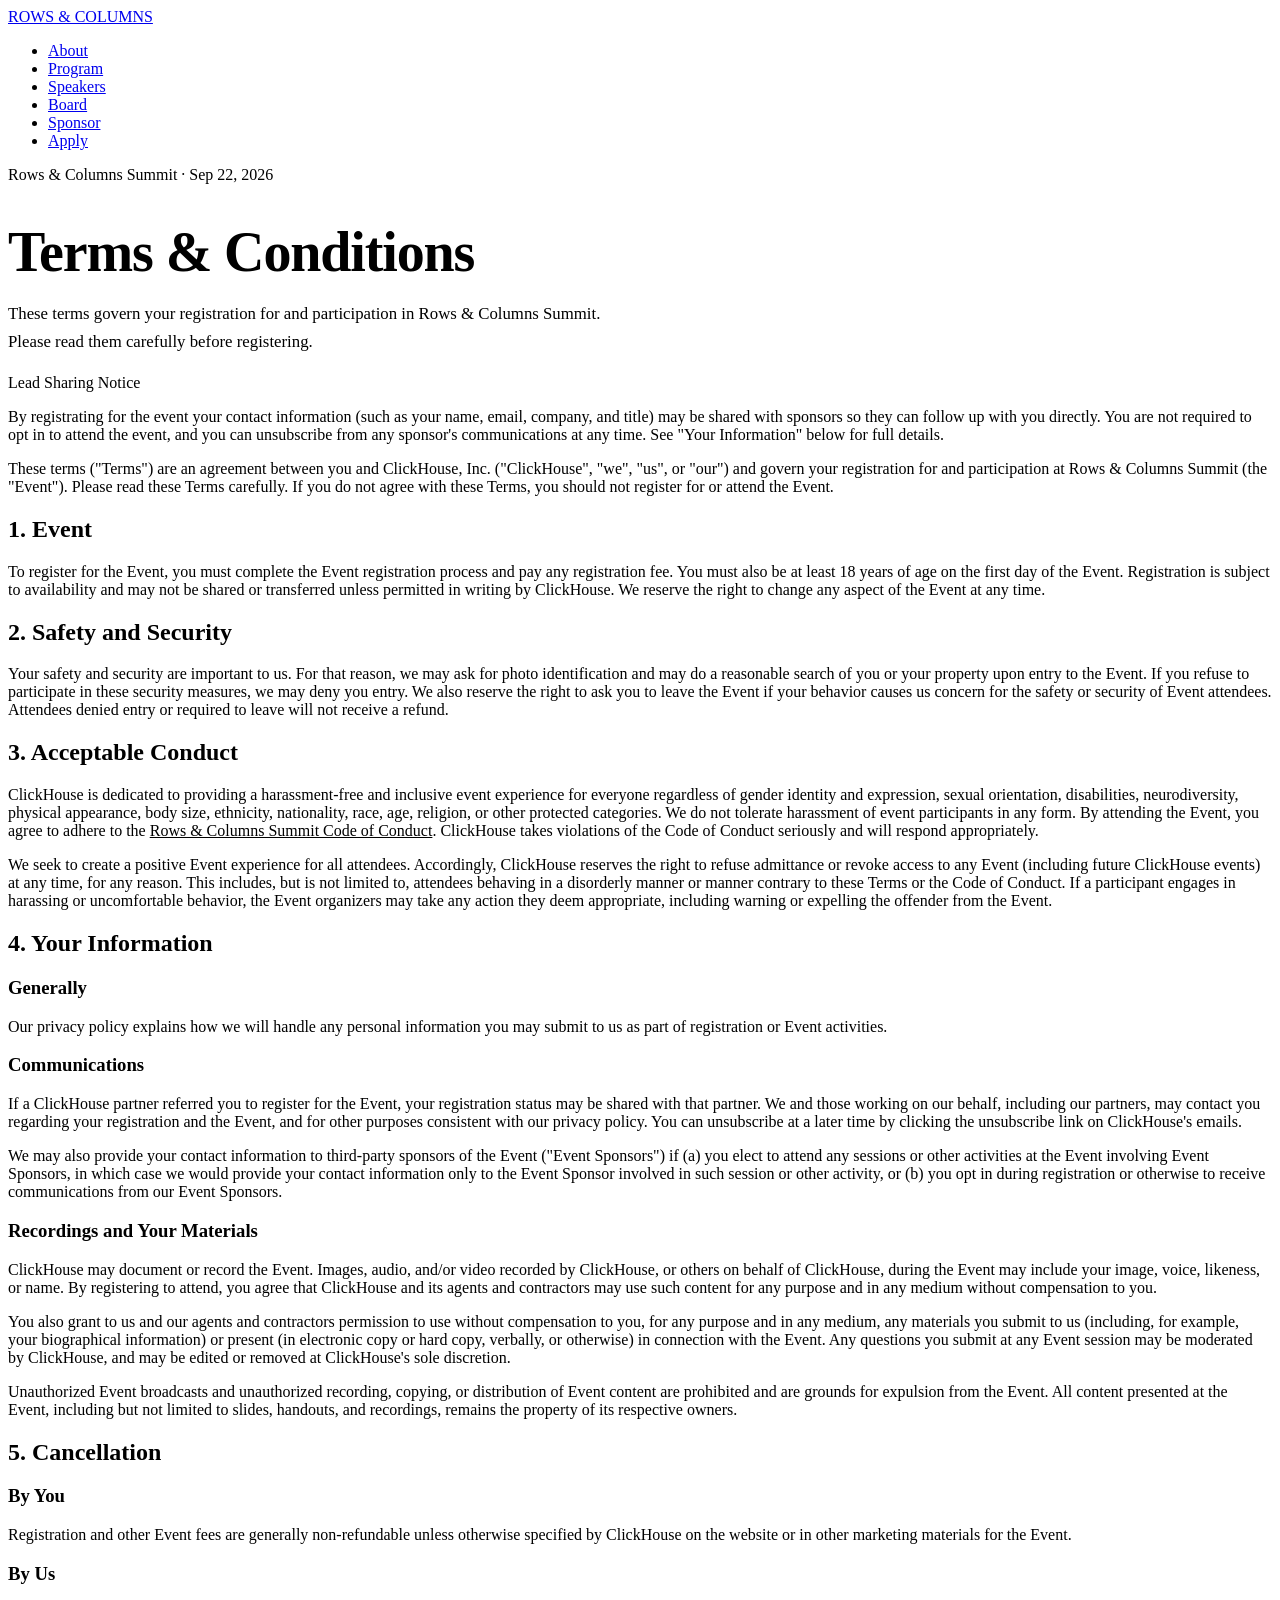
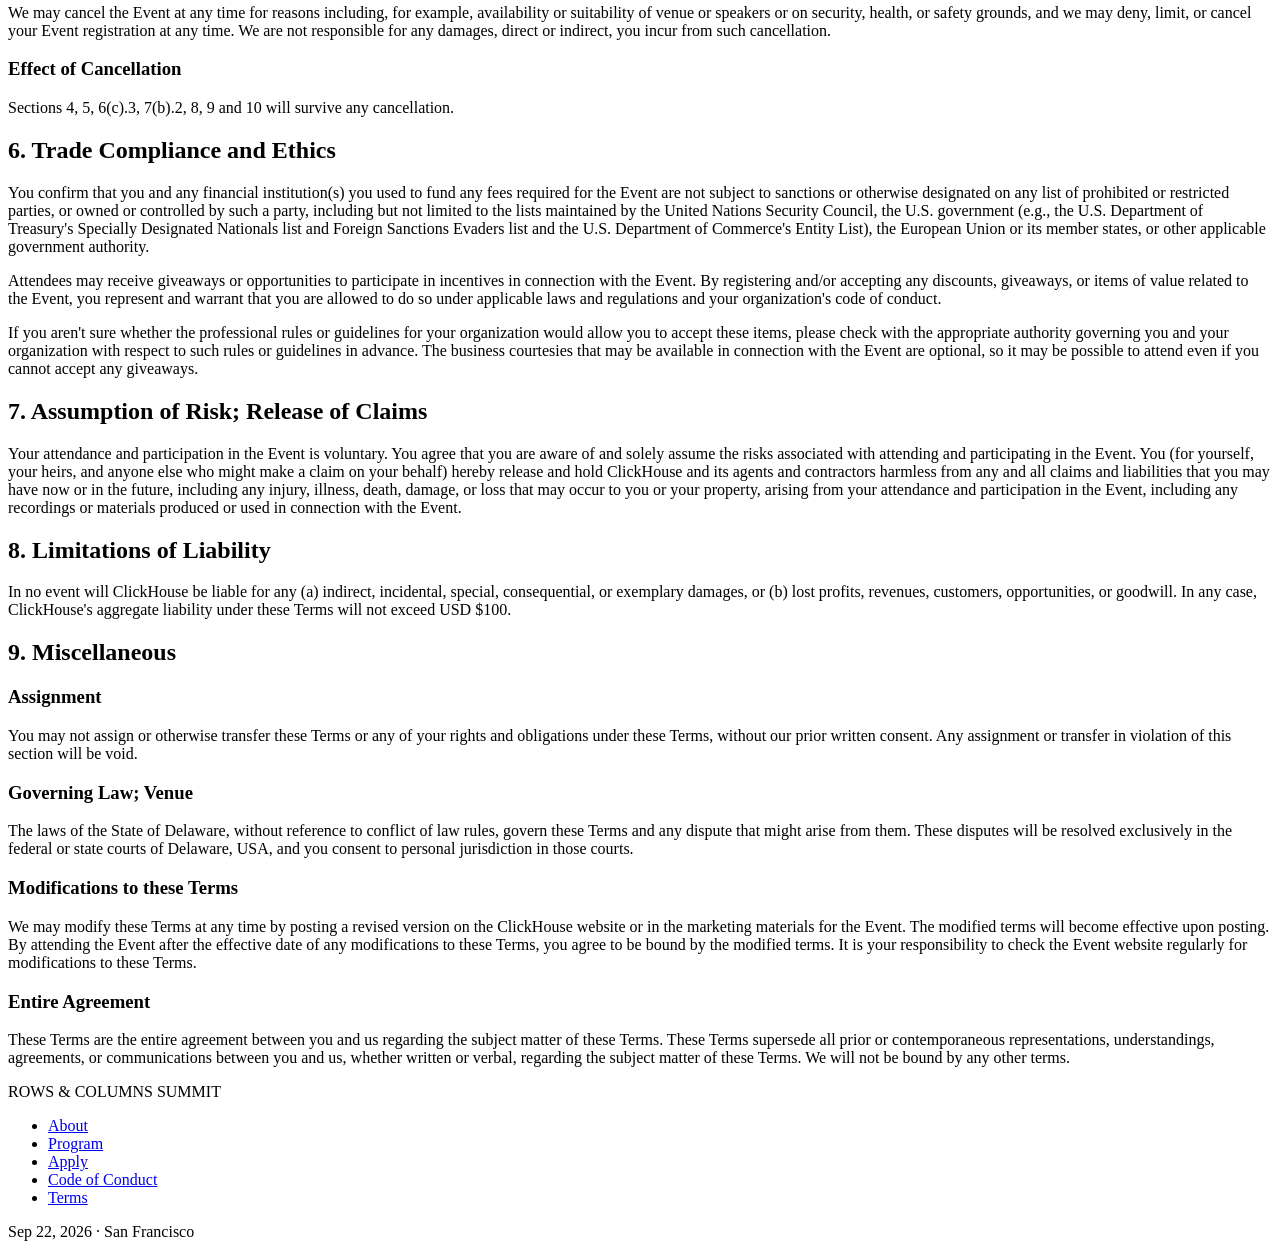
==== event-terms.html @ f7847f66 "update T&C" ====
<!DOCTYPE html>
<html lang="en">
<head>
<meta charset="UTF-8">
<meta name="viewport" content="width=device-width, initial-scale=1.0">
<title>Terms &amp; Conditions — Rows &amp; Columns Summit</title>
<link rel="stylesheet" href="styles.css">
</head>
<body>

<!-- NAV -->
<nav>
  <a href="index.html" class="nav-logo">ROWS &amp; COLUMNS</a>
  <ul class="nav-links">
    <li><a href="index.html#about">About</a></li>
    <li><a href="index.html#program">Program</a></li>
    <li><a href="index.html#speakers">Speakers</a></li>
    <li><a href="index.html#board">Board</a></li>
    <li><a href="index.html#apply">Sponsor</a></li>
    <li><a href="index.html#apply" class="nav-cta">Apply</a></li>
  </ul>
</nav>

<!-- HERO -->
<div class="coc-hero">
  <div class="coc-hero-inner">
    <div class="section-eyebrow" style="margin-bottom: 1rem;">Rows &amp; Columns Summit · Sep 22, 2026</div>
    <h1 style="font-size: clamp(2.2rem, 5vw, 3.5rem); font-weight: 800; letter-spacing: -0.02em; line-height: 1.1; margin-bottom: 1rem;">
      Terms &amp; <span style="color: var(--teal);">Conditions</span>
    </h1>
    <p style="font-size: 1.05rem; color: var(--text-muted); line-height: 1.7; max-width: 600px;">
      These terms govern your registration for and participation in Rows &amp; Columns Summit. Please read them carefully before registering.
    </p>
  </div>
</div>

<!-- BODY -->
<div class="coc-body">
  <div class="coc-inner">

    <!-- Lead sharing notice -->
    <div class="notice-box">
      <div class="notice-label">Lead Sharing Notice</div>
      <p>By registrating for the event your contact information (such as your name, email, company, and title) may be shared with sponsors so they can follow up with you directly. You are not required to opt in to attend the event, and you can unsubscribe from any sponsor's communications at any time. See "Your Information" below for full details.</p>
    </div>

    <!-- Intro -->
    <div class="coc-section">
      <p>These terms ("Terms") are an agreement between you and ClickHouse, Inc. ("ClickHouse", "we", "us", or "our") and govern your registration for and participation at Rows &amp; Columns Summit (the "Event"). Please read these Terms carefully. If you do not agree with these Terms, you should not register for or attend the Event.</p>
    </div>

    <!-- Section 1 -->
    <div class="coc-section">
      <h2>1. Event</h2>
      <p>To register for the Event, you must complete the Event registration process and pay any registration fee. You must also be at least 18 years of age on the first day of the Event. Registration is subject to availability and may not be shared or transferred unless permitted in writing by ClickHouse. We reserve the right to change any aspect of the Event at any time.</p>
    </div>

    <!-- Section 2 -->
    <div class="coc-section">
      <h2>2. Safety and Security</h2>
      <p>Your safety and security are important to us. For that reason, we may ask for photo identification and may do a reasonable search of you or your property upon entry to the Event. If you refuse to participate in these security measures, we may deny you entry. We also reserve the right to ask you to leave the Event if your behavior causes us concern for the safety or security of Event attendees. Attendees denied entry or required to leave will not receive a refund.</p>
    </div>

    <!-- Section 3 -->
    <div class="coc-section">
      <h2>3. Acceptable Conduct</h2>
      <p>ClickHouse is dedicated to providing a harassment-free and inclusive event experience for everyone regardless of gender identity and expression, sexual orientation, disabilities, neurodiversity, physical appearance, body size, ethnicity, nationality, race, age, religion, or other protected categories. We do not tolerate harassment of event participants in any form. By attending the Event, you agree to adhere to the <a href="code-of-conduct.html" style="color: var(--teal);">Rows &amp; Columns Summit Code of Conduct</a>. ClickHouse takes violations of the Code of Conduct seriously and will respond appropriately.</p>
      <p>We seek to create a positive Event experience for all attendees. Accordingly, ClickHouse reserves the right to refuse admittance or revoke access to any Event (including future ClickHouse events) at any time, for any reason. This includes, but is not limited to, attendees behaving in a disorderly manner or manner contrary to these Terms or the Code of Conduct. If a participant engages in harassing or uncomfortable behavior, the Event organizers may take any action they deem appropriate, including warning or expelling the offender from the Event.</p>
    </div>

    <!-- Section 4 -->
    <div class="coc-section">
      <h2>4. Your Information</h2>
      <h3>Generally</h3>
      <p>Our privacy policy explains how we will handle any personal information you may submit to us as part of registration or Event activities.</p>
      <h3>Communications</h3>
      <p>If a ClickHouse partner referred you to register for the Event, your registration status may be shared with that partner. We and those working on our behalf, including our partners, may contact you regarding your registration and the Event, and for other purposes consistent with our privacy policy. You can unsubscribe at a later time by clicking the unsubscribe link on ClickHouse's emails.</p>
      <p>We may also provide your contact information to third-party sponsors of the Event ("Event Sponsors") if (a) you elect to attend any sessions or other activities at the Event involving Event Sponsors, in which case we would provide your contact information only to the Event Sponsor involved in such session or other activity, or (b) you opt in during registration or otherwise to receive communications from our Event Sponsors.</p>
      <h3>Recordings and Your Materials</h3>
      <p>ClickHouse may document or record the Event. Images, audio, and/or video recorded by ClickHouse, or others on behalf of ClickHouse, during the Event may include your image, voice, likeness, or name. By registering to attend, you agree that ClickHouse and its agents and contractors may use such content for any purpose and in any medium without compensation to you.</p>
      <p>You also grant to us and our agents and contractors permission to use without compensation to you, for any purpose and in any medium, any materials you submit to us (including, for example, your biographical information) or present (in electronic copy or hard copy, verbally, or otherwise) in connection with the Event. Any questions you submit at any Event session may be moderated by ClickHouse, and may be edited or removed at ClickHouse's sole discretion.</p>
      <p>Unauthorized Event broadcasts and unauthorized recording, copying, or distribution of Event content are prohibited and are grounds for expulsion from the Event. All content presented at the Event, including but not limited to slides, handouts, and recordings, remains the property of its respective owners.</p>
    </div>

    <!-- Section 5 -->
    <div class="coc-section">
      <h2>5. Cancellation</h2>
      <h3>By You</h3>
      <p>Registration and other Event fees are generally non-refundable unless otherwise specified by ClickHouse on the website or in other marketing materials for the Event.</p>
      <h3>By Us</h3>
      <p>We may cancel the Event at any time for reasons including, for example, availability or suitability of venue or speakers or on security, health, or safety grounds, and we may deny, limit, or cancel your Event registration at any time. We are not responsible for any damages, direct or indirect, you incur from such cancellation.</p>
      <h3>Effect of Cancellation</h3>
      <p>Sections 4, 5, 6(c).3, 7(b).2, 8, 9 and 10 will survive any cancellation.</p>
    </div>

    <!-- Section 6 -->
    <div class="coc-section">
      <h2>6. Trade Compliance and Ethics</h2>
      <p>You confirm that you and any financial institution(s) you used to fund any fees required for the Event are not subject to sanctions or otherwise designated on any list of prohibited or restricted parties, or owned or controlled by such a party, including but not limited to the lists maintained by the United Nations Security Council, the U.S. government (e.g., the U.S. Department of Treasury's Specially Designated Nationals list and Foreign Sanctions Evaders list and the U.S. Department of Commerce's Entity List), the European Union or its member states, or other applicable government authority.</p>
      <p>Attendees may receive giveaways or opportunities to participate in incentives in connection with the Event. By registering and/or accepting any discounts, giveaways, or items of value related to the Event, you represent and warrant that you are allowed to do so under applicable laws and regulations and your organization's code of conduct.</p>
      <p>If you aren't sure whether the professional rules or guidelines for your organization would allow you to accept these items, please check with the appropriate authority governing you and your organization with respect to such rules or guidelines in advance. The business courtesies that may be available in connection with the Event are optional, so it may be possible to attend even if you cannot accept any giveaways.</p>
    </div>

    <!-- Section 7 -->
    <div class="coc-section">
      <h2>7. Assumption of Risk; Release of Claims</h2>
      <p>Your attendance and participation in the Event is voluntary. You agree that you are aware of and solely assume the risks associated with attending and participating in the Event. You (for yourself, your heirs, and anyone else who might make a claim on your behalf) hereby release and hold ClickHouse and its agents and contractors harmless from any and all claims and liabilities that you may have now or in the future, including any injury, illness, death, damage, or loss that may occur to you or your property, arising from your attendance and participation in the Event, including any recordings or materials produced or used in connection with the Event.</p>
    </div>

    <!-- Section 8 -->
    <div class="coc-section">
      <h2>8. Limitations of Liability</h2>
      <p>In no event will ClickHouse be liable for any (a) indirect, incidental, special, consequential, or exemplary damages, or (b) lost profits, revenues, customers, opportunities, or goodwill. In any case, ClickHouse's aggregate liability under these Terms will not exceed USD $100.</p>
    </div>

    <!-- Section 9 -->
    <div class="coc-section">
      <h2>9. Miscellaneous</h2>
      <h3>Assignment</h3>
      <p>You may not assign or otherwise transfer these Terms or any of your rights and obligations under these Terms, without our prior written consent. Any assignment or transfer in violation of this section will be void.</p>
      <h3>Governing Law; Venue</h3>
      <p>The laws of the State of Delaware, without reference to conflict of law rules, govern these Terms and any dispute that might arise from them. These disputes will be resolved exclusively in the federal or state courts of Delaware, USA, and you consent to personal jurisdiction in those courts.</p>
      <h3>Modifications to these Terms</h3>
      <p>We may modify these Terms at any time by posting a revised version on the ClickHouse website or in the marketing materials for the Event. The modified terms will become effective upon posting. By attending the Event after the effective date of any modifications to these Terms, you agree to be bound by the modified terms. It is your responsibility to check the Event website regularly for modifications to these Terms.</p>
      <h3>Entire Agreement</h3>
      <p>These Terms are the entire agreement between you and us regarding the subject matter of these Terms. These Terms supersede all prior or contemporaneous representations, understandings, agreements, or communications between you and us, whether written or verbal, regarding the subject matter of these Terms. We will not be bound by any other terms.</p>
    </div>

  </div>
</div>

<!-- FOOTER -->
<footer>
  <div class="footer-inner">
    <div class="footer-left">ROWS &amp; COLUMNS SUMMIT</div>
    <ul class="footer-links">
      <li><a href="index.html#about">About</a></li>
      <li><a href="index.html#program">Program</a></li>
      <li><a href="index.html#apply">Apply</a></li>
      <li><a href="code-of-conduct.html">Code of Conduct</a></li>
      <li><a href="terms.html">Terms</a></li>
    </ul>
    <div class="footer-right">Sep 22, 2026 · San Francisco</div>
  </div>
</footer>

</body>
</html>
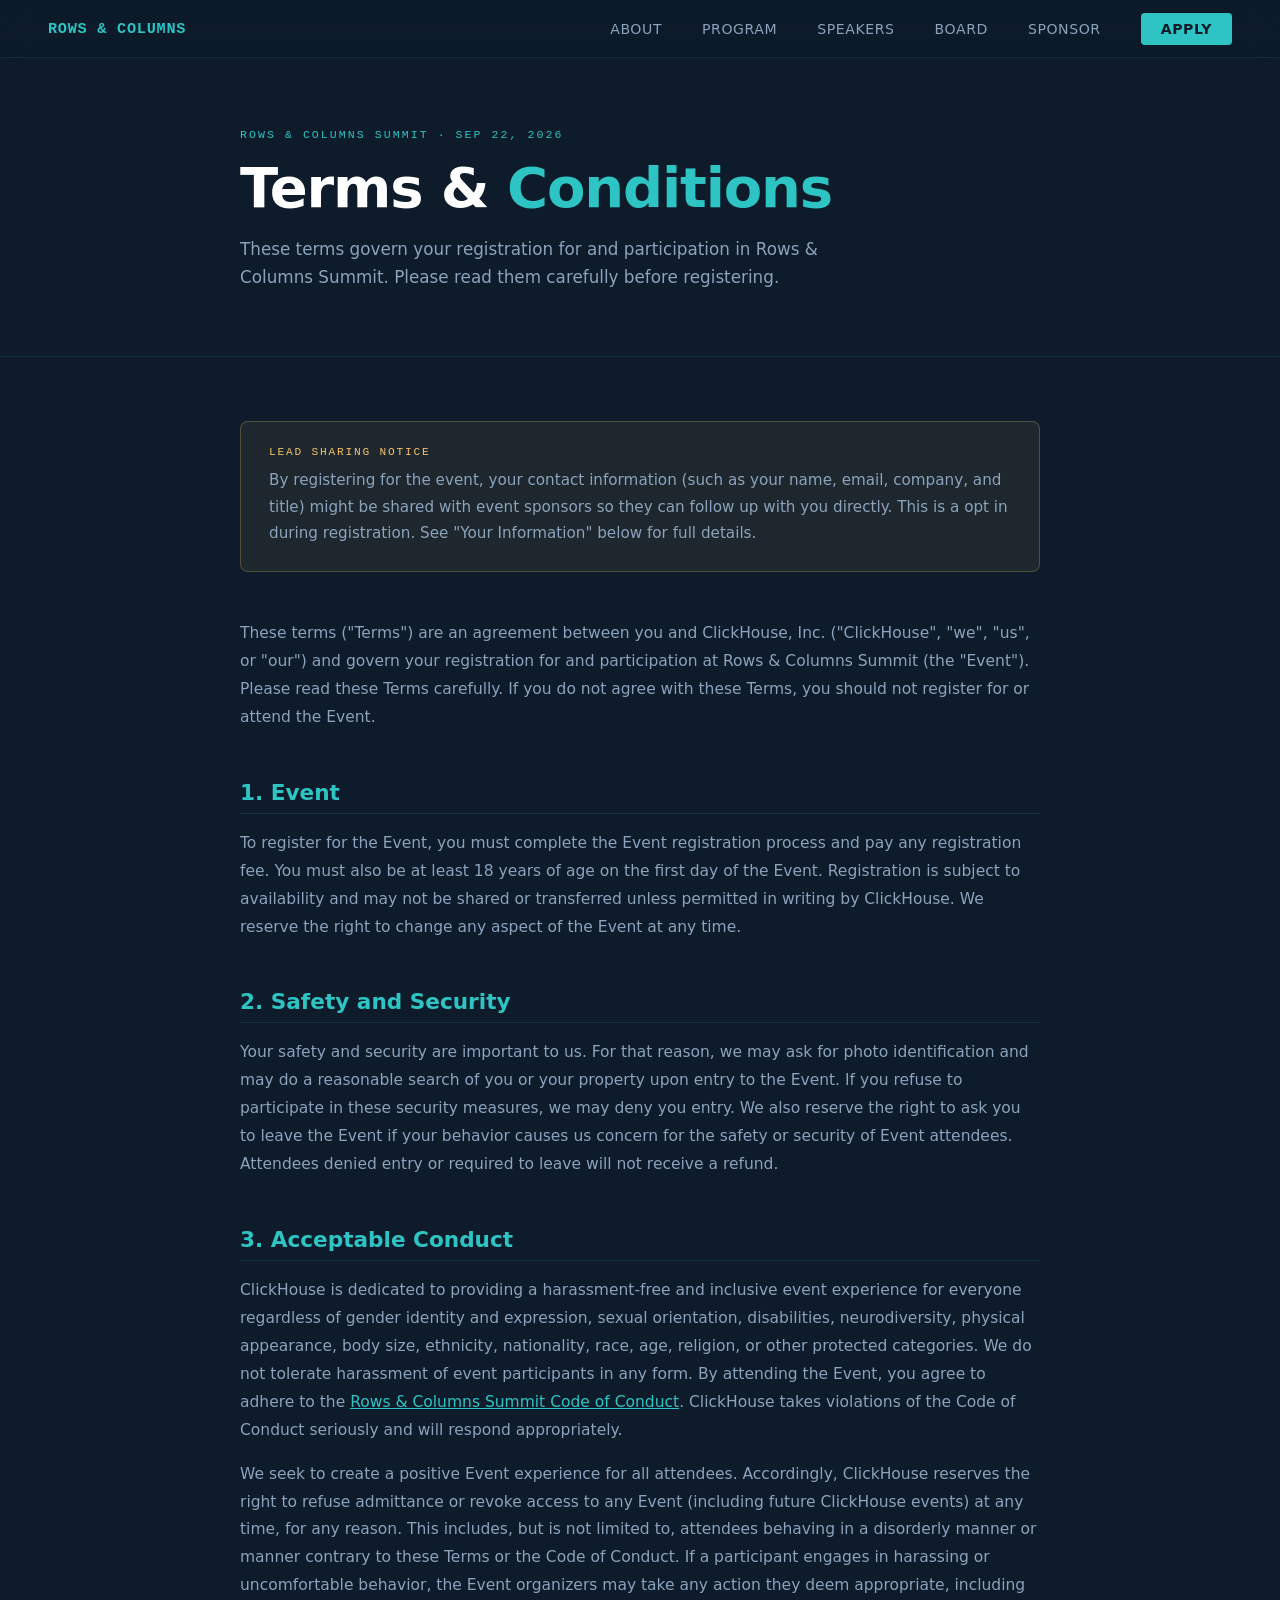
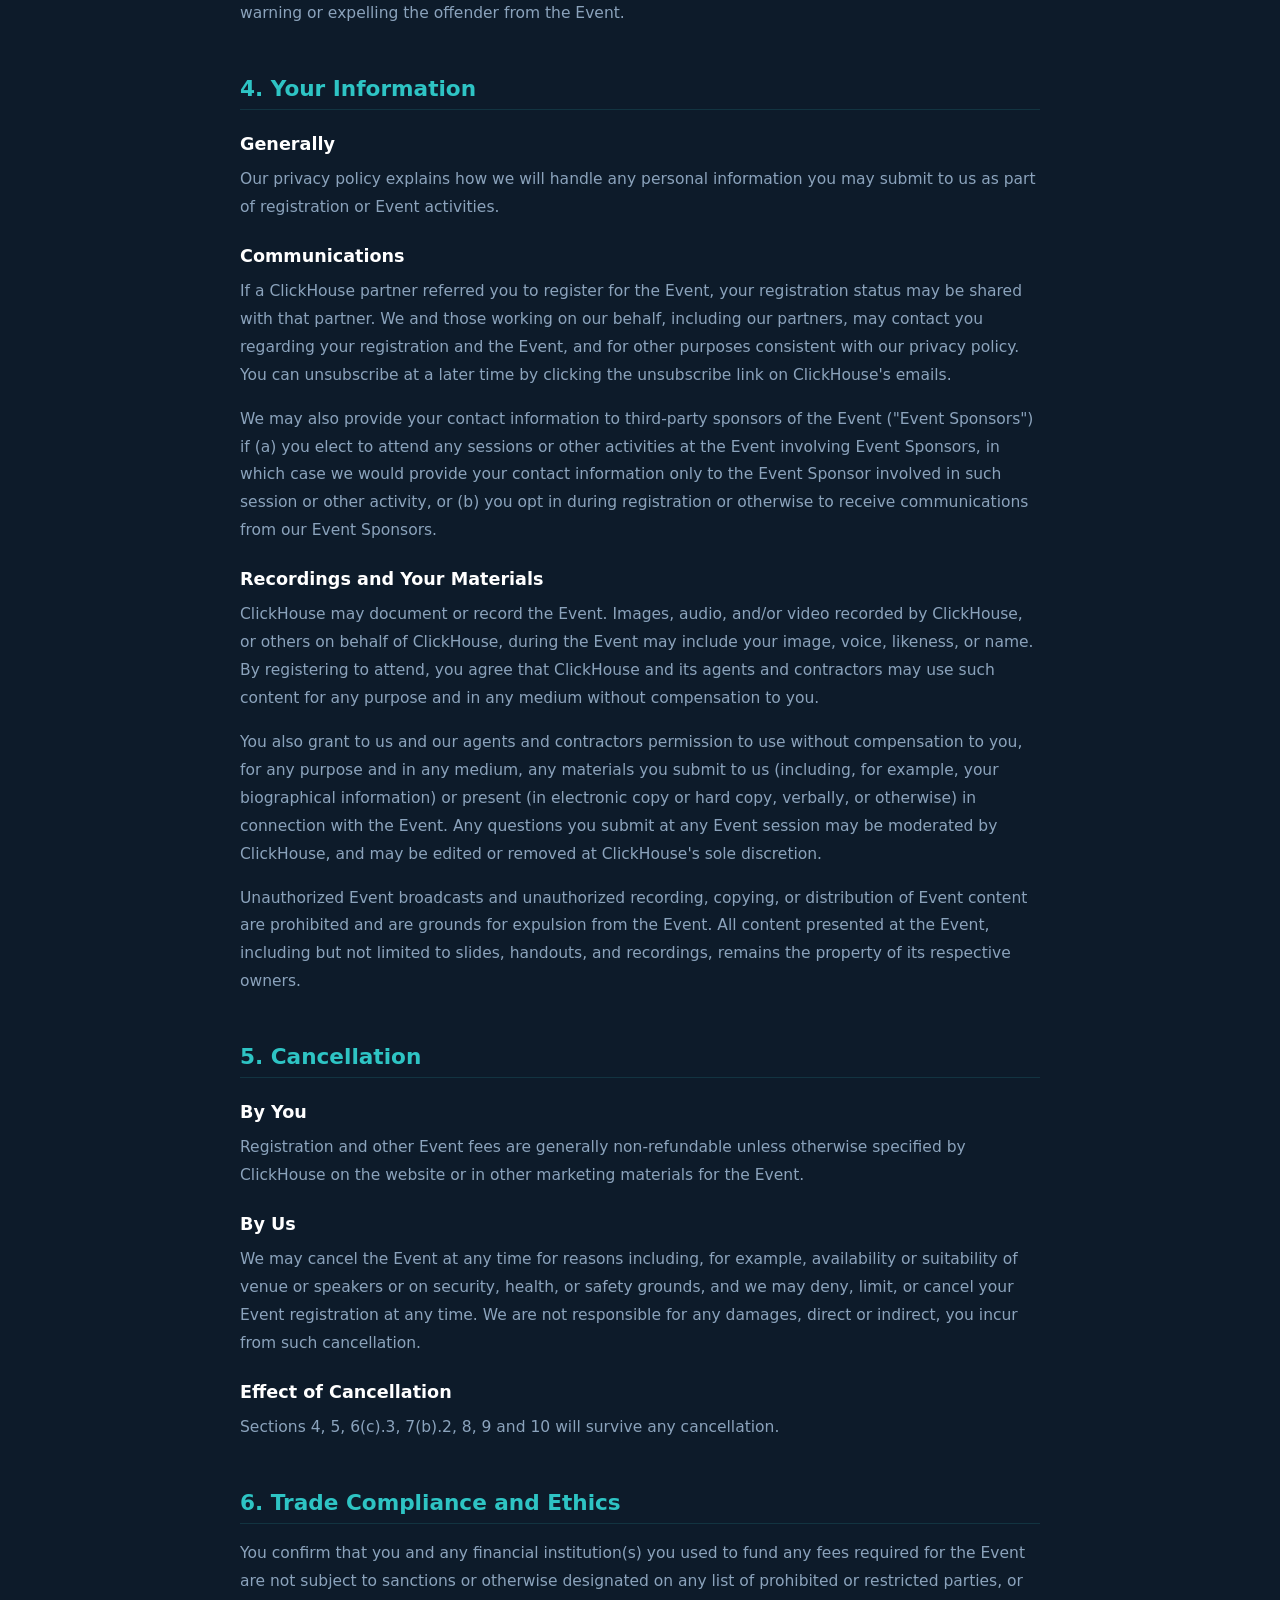
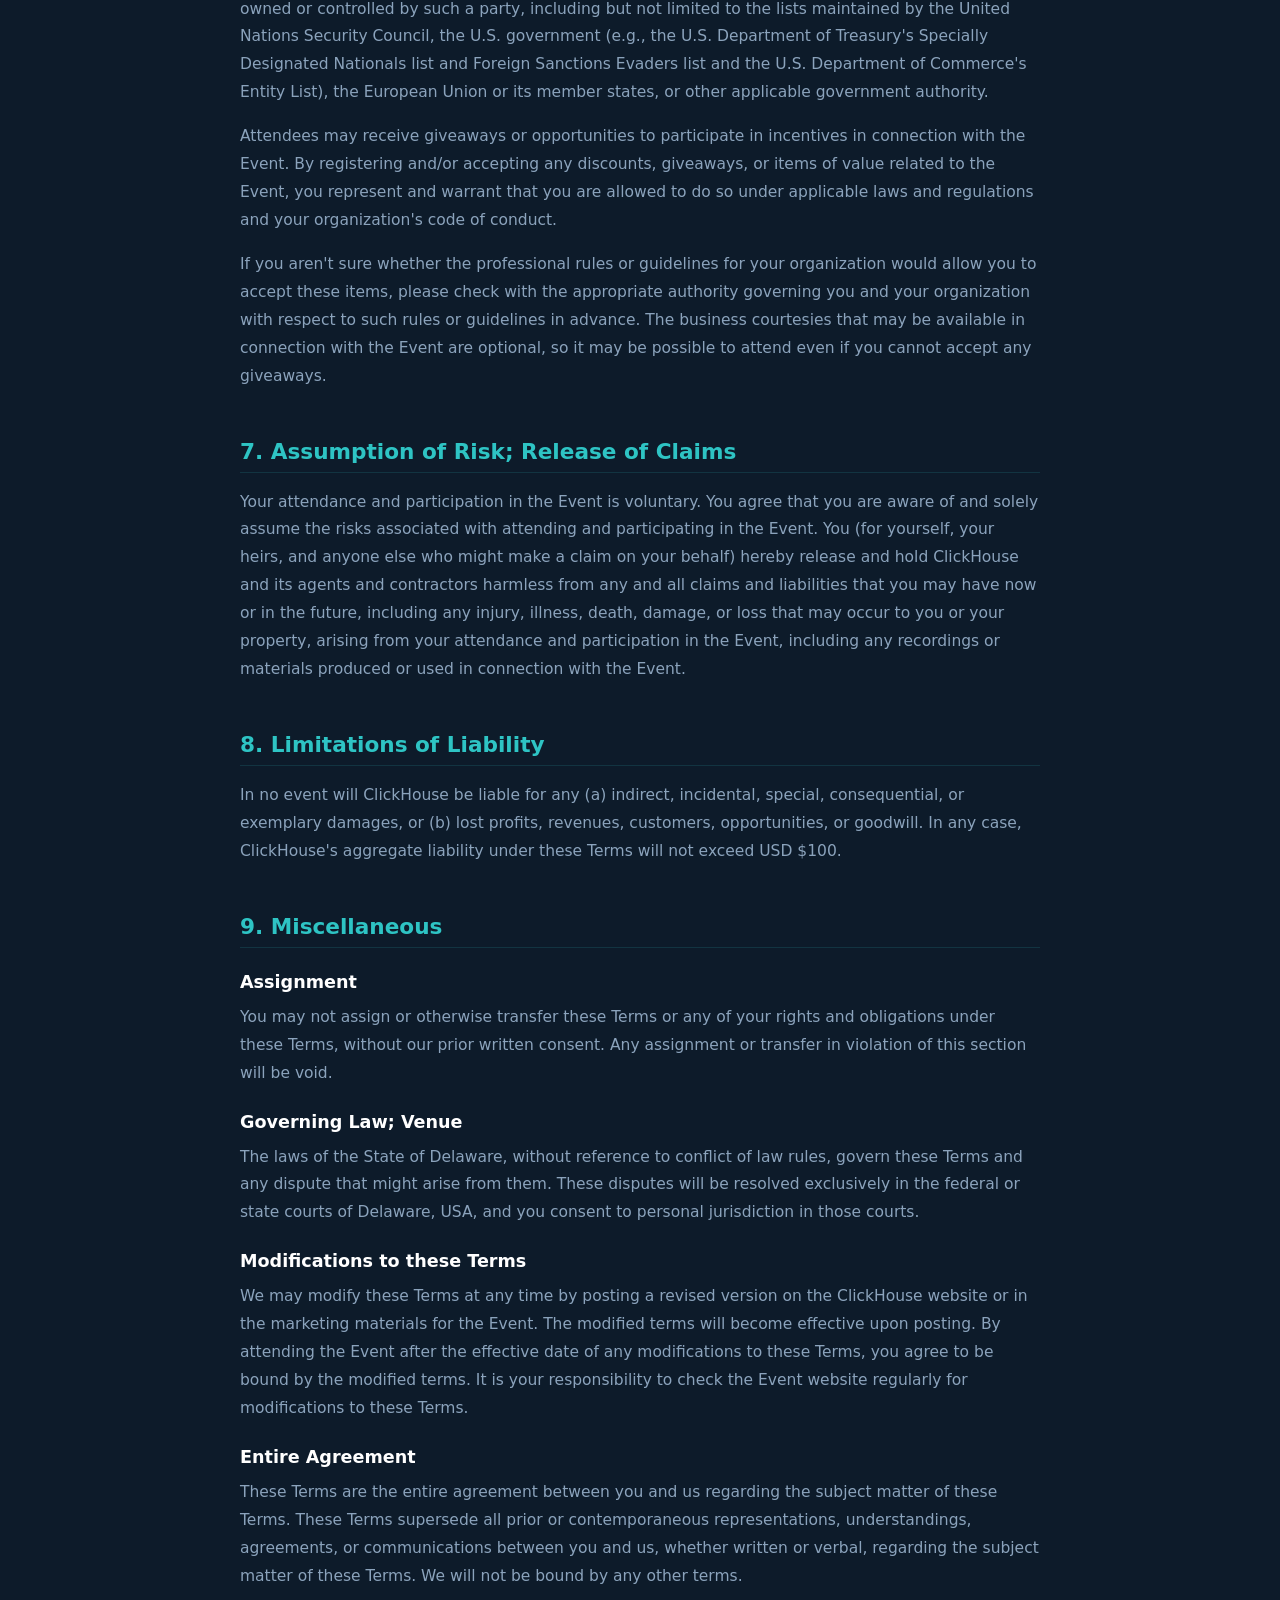
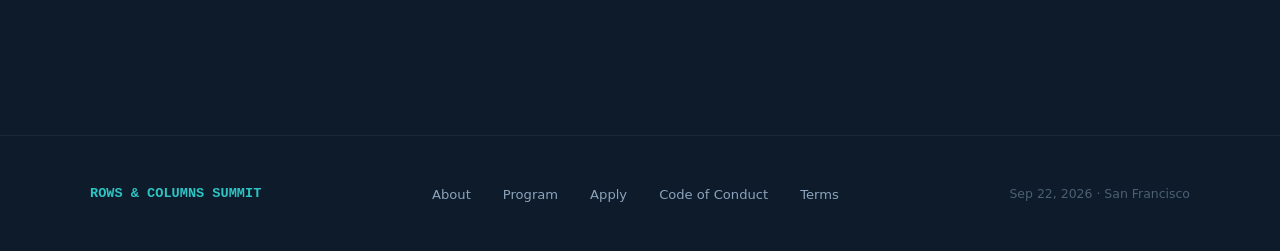
==== commit 3e502724: "new speakers" ====
--- a/event-terms.html
+++ b/event-terms.html
@@ -41,7 +41,7 @@
     <!-- Lead sharing notice -->
     <div class="notice-box">
       <div class="notice-label">Lead Sharing Notice</div>
-      <p>By registrating for the event your contact information (such as your name, email, company, and title) may be shared with sponsors so they can follow up with you directly. You are not required to opt in to attend the event, and you can unsubscribe from any sponsor's communications at any time. See "Your Information" below for full details.</p>
+      <p><p>By registering for the event, your contact information (such as your name, email, company, and title) might be shared with event sponsors so they can follow up with you directly. This is a opt in during registration. See "Your Information" below for full details.</p></p>
     </div>
 
     <!-- Intro -->
--- a/styles.css
+++ b/styles.css
@@ -0,0 +1,1069 @@
+:root {
+    --navy: #0D1B2A;
+    --navy-mid: #1E3448;
+    --navy-light: #162436;
+    --teal: #2EC4C4;
+    --coral: #F4845F;
+    --rose: #F2A7BB;
+    --gold: #F5C26B;
+    --white: #FFFFFF;
+    --off-white: #F0F4F8;
+    --text-muted: #8BA3BC;
+  }
+
+  * { margin: 0; padding: 0; box-sizing: border-box; }
+
+  html { scroll-behavior: smooth; }
+
+  body {
+    font-family: -apple-system, BlinkMacSystemFont, 'Segoe UI', system-ui, sans-serif;
+    background: var(--navy);
+    color: var(--white);
+    overflow-x: hidden;
+  }
+
+  /* ── NAV ── */
+  nav {
+    position: fixed;
+    top: 0; left: 0; right: 0;
+    z-index: 100;
+    display: flex;
+    align-items: center;
+    justify-content: space-between;
+    padding: 1.2rem 3rem;
+    background: rgba(13, 27, 42, 0.92);
+    backdrop-filter: blur(12px);
+    border-bottom: 1px solid rgba(46, 196, 196, 0.12);
+  }
+
+  .nav-logo {
+    font-family: 'Courier New', monospace;
+    font-size: 0.95rem;
+    font-weight: 700;
+    color: var(--teal);
+    letter-spacing: 0.05em;
+    text-decoration: none;
+  }
+
+  .nav-links {
+    display: flex;
+    gap: 2.5rem;
+    list-style: none;
+  }
+
+  .nav-links a {
+    color: var(--text-muted);
+    text-decoration: none;
+    font-size: 0.88rem;
+    letter-spacing: 0.04em;
+    text-transform: uppercase;
+    transition: color 0.2s;
+  }
+
+  .nav-links a:hover { color: var(--white); }
+
+  .nav-cta {
+    background: var(--teal);
+    color: var(--navy) !important;
+    font-weight: 700 !important;
+    padding: 0.5rem 1.25rem;
+    border-radius: 4px;
+    transition: background 0.2s !important;
+  }
+
+  .nav-cta:hover { background: var(--coral) !important; color: var(--white) !important; }
+
+  /* ── HERO ── */
+  .hero {
+    min-height: 100vh;
+    display: flex;
+    flex-direction: column;
+    justify-content: center;
+    padding: 8rem 3rem 5rem;
+    position: relative;
+    overflow: hidden;
+  }
+
+  .hero::before {
+    content: '';
+    position: absolute;
+    top: 0; left: 0; right: 0; bottom: 0;
+    background:
+      radial-gradient(ellipse 60% 50% at 80% 20%, rgba(46, 196, 196, 0.07) 0%, transparent 70%),
+      radial-gradient(ellipse 40% 40% at 10% 80%, rgba(244, 132, 95, 0.06) 0%, transparent 70%);
+    pointer-events: none;
+  }
+
+  /* Grid lines background */
+  .hero::after {
+    content: '';
+    position: absolute;
+    top: 0; left: 0; right: 0; bottom: 0;
+    background-image:
+      linear-gradient(rgba(46, 196, 196, 0.04) 1px, transparent 1px),
+      linear-gradient(90deg, rgba(46, 196, 196, 0.04) 1px, transparent 1px);
+    background-size: 60px 60px;
+    pointer-events: none;
+  }
+
+  .hero-inner {
+    max-width: 1100px;
+    margin: 0 auto;
+    width: 100%;
+    position: relative;
+    z-index: 1;
+  }
+
+  .hero-eyebrow {
+    font-family: 'Courier New', monospace;
+    font-size: 0.8rem;
+    color: var(--teal);
+    letter-spacing: 0.15em;
+    text-transform: uppercase;
+    margin-bottom: 1.5rem;
+    display: flex;
+    align-items: center;
+    gap: 0.75rem;
+  }
+
+  .hero-eyebrow::before {
+    content: '';
+    display: inline-block;
+    width: 2rem;
+    height: 1px;
+    background: var(--teal);
+  }
+
+  /* Typewriter query */
+  .hero-query {
+    font-family: 'Courier New', monospace;
+    font-size: clamp(0.8rem, 1.4vw, 1.1rem);
+    color: rgba(46, 196, 196, 0.5);
+    margin-bottom: 1.2rem;
+    height: 1.6em;
+    overflow: hidden;
+  }
+
+  .hero-query .keyword { color: var(--coral); }
+  .hero-query .string { color: var(--gold); }
+  .hero-query .cursor {
+    display: inline-block;
+    width: 2px;
+    height: 1em;
+    background: var(--teal);
+    vertical-align: text-bottom;
+    animation: blink 1s step-end infinite;
+  }
+
+  @keyframes blink { 50% { opacity: 0; } }
+
+  .hero-title {
+    font-size: clamp(3.5rem, 8vw, 7rem);
+    font-weight: 800;
+    line-height: 0.95;
+    letter-spacing: -0.03em;
+    margin-bottom: 1rem;
+  }
+
+  .hero-title .rows { color: var(--white); }
+  .hero-title .amp {
+    color: var(--teal);
+    font-weight: 300;
+    font-style: italic;
+  }
+  .hero-title .columns { color: var(--white); }
+
+  .hero-subtitle {
+    font-size: clamp(1rem, 2vw, 1.25rem);
+    color: var(--text-muted);
+    max-width: 560px;
+    line-height: 1.65;
+    margin-bottom: 3rem;
+  }
+
+  .hero-subtitle em {
+    color: var(--white);
+    font-style: normal;
+  }
+
+  .hero-meta {
+    display: flex;
+    flex-wrap: wrap;
+    gap: 2rem;
+    margin-bottom: 3rem;
+  }
+
+  .hero-meta-item {
+    display: flex;
+    flex-direction: column;
+    gap: 0.2rem;
+  }
+
+  .hero-meta-label {
+    font-family: 'Courier New', monospace;
+    font-size: 0.7rem;
+    letter-spacing: 0.12em;
+    text-transform: uppercase;
+    color: var(--text-muted);
+  }
+
+  .hero-meta-value {
+    font-size: 1rem;
+    font-weight: 600;
+    color: var(--white);
+  }
+
+  .hero-meta-value.accent { color: var(--teal); }
+
+  .hero-actions {
+    display: flex;
+    gap: 1rem;
+    align-items: center;
+    flex-wrap: wrap;
+  }
+
+  .btn-primary {
+    background: var(--teal);
+    color: var(--white);
+    font-weight: 700;
+    font-size: 0.95rem;
+    padding: 0.9rem 2rem;
+    border-radius: 4px;
+    text-decoration: none;
+    letter-spacing: 0.02em;
+    transition: background 0.2s, transform 0.1s;
+    display: inline-block;
+  }
+
+  .btn-primary:hover { background: #3DD9D9; transform: translateY(-1px); }
+
+  .btn-secondary {
+    color: var(--text-muted);
+    font-size: 0.9rem;
+    text-decoration: none;
+    border-bottom: 1px solid rgba(139, 163, 188, 0.3);
+    padding-bottom: 1px;
+    transition: color 0.2s, border-color 0.2s;
+  }
+
+  .btn-secondary:hover { color: var(--white); border-color: var(--white); }
+
+  /* ── STATS BAR ── */
+  .stats-bar {
+    background: var(--navy-light);
+    border-top: 1px solid rgba(46, 196, 196, 0.12);
+    border-bottom: 1px solid rgba(46, 196, 196, 0.12);
+    padding: 2rem 3rem;
+  }
+
+  .stats-inner {
+    max-width: 1100px;
+    margin: 0 auto;
+    display: flex;
+    justify-content: space-between;
+    flex-wrap: wrap;
+    gap: 2rem;
+  }
+
+  .stat {
+    display: flex;
+    flex-direction: column;
+    gap: 0.2rem;
+  }
+
+  .stat-num {
+    font-size: 2.2rem;
+    font-weight: 800;
+    line-height: 1;
+    color: var(--white);
+  }
+
+  .stat-num span { color: var(--teal); }
+
+  /* ── BOARD ── */
+  .board-grid {
+    display: grid;
+    grid-template-columns: repeat(3, 1fr);
+    gap: 1.5rem;
+    margin-top: 3.5rem;
+  }
+
+  .board-card {
+    background: var(--navy-mid);
+    border-radius: 8px;
+    padding: 2rem 1.75rem;
+    border: 1px solid rgba(46, 196, 196, 0.08);
+    transition: border-color 0.2s, transform 0.2s;
+  }
+
+  .board-card:hover {
+    border-color: rgba(46, 196, 196, 0.25);
+    transform: translateY(-2px);
+  }
+
+  .board-avatar {
+    width: 52px;
+    height: 52px;
+    border-radius: 50%;
+    display: flex;
+    align-items: center;
+    justify-content: center;
+    font-size: 1.2rem;
+    font-weight: 800;
+    font-family: 'Courier New', monospace;
+    margin-bottom: 1.1rem;
+  }
+
+  .board-name {
+    font-size: 1.05rem;
+    font-weight: 700;
+    color: var(--white);
+    margin-bottom: 0.2rem;
+  }
+
+  .board-company {
+    font-size: 0.75rem;
+    font-family: 'Courier New', monospace;
+    letter-spacing: 0.1em;
+    text-transform: uppercase;
+    margin-bottom: 0.6rem;
+  }
+
+  .board-bio {
+    font-size: 0.88rem;
+    color: var(--text-muted);
+    line-height: 1.6;
+  }
+
+
+  .stat-label {
+    font-size: 0.8rem;
+    color: var(--text-muted);
+    letter-spacing: 0.05em;
+  }
+
+  /* ── SECTIONS ── */
+  .section {
+    padding: 6rem 3rem;
+  }
+
+  .section-inner {
+    max-width: 1100px;
+    margin: 0 auto;
+  }
+
+  .section-eyebrow {
+    font-family: 'Courier New', monospace;
+    font-size: 0.72rem;
+    letter-spacing: 0.18em;
+    text-transform: uppercase;
+    color: var(--teal);
+    margin-bottom: 1rem;
+  }
+
+  .section-title {
+    font-size: clamp(2rem, 4vw, 3rem);
+    font-weight: 800;
+    line-height: 1.1;
+    letter-spacing: -0.02em;
+    margin-bottom: 1.25rem;
+  }
+
+  .section-body {
+    font-size: 1.05rem;
+    line-height: 1.75;
+    color: var(--text-muted);
+    max-width: 640px;
+  }
+
+  .section-body em { color: var(--white); font-style: normal; }
+
+  /* ── LIGHT SECTION ── */
+  .section-light {
+    background: var(--navy-light);
+    color: var(--white);
+  }
+
+  .section-light .section-eyebrow { color: var(--coral); }
+  .section-light .section-title { color: var(--white); }
+  .section-light .section-body { color: var(--text-muted); }
+  .section-light .section-body em { color: var(--white); }
+
+  /* ── THESIS ── */
+  .thesis-grid {
+    display: grid;
+    grid-template-columns: 1fr 1fr;
+    gap: 5rem;
+    margin-top: 4rem;
+    align-items: start;
+  }
+
+  .thesis-statement {
+    font-size: 1.4rem;
+    font-weight: 600;
+    line-height: 1.5;
+    color: var(--white);
+    border-left: 3px solid var(--teal);
+    padding-left: 1.5rem;
+  }
+
+  .thesis-points {
+    display: flex;
+    flex-direction: column;
+    gap: 1.5rem;
+  }
+
+  .thesis-point {
+    padding: 1.25rem 1.5rem;
+    background: var(--navy-mid);
+    border-radius: 6px;
+  }
+
+  .thesis-point-label {
+    font-size: 0.75rem;
+    font-family: 'Courier New', monospace;
+    letter-spacing: 0.12em;
+    text-transform: uppercase;
+    margin-bottom: 0.5rem;
+  }
+
+  .thesis-point-text {
+    font-size: 0.95rem;
+    color: var(--text-muted);
+    line-height: 1.6;
+  }
+
+  /* ── PROGRAM ── */
+  .program-grid {
+    margin-top: 3.5rem;
+    display: flex;
+    flex-direction: column;
+    gap: 0;
+  }
+
+  .program-row {
+    display: grid;
+    grid-template-columns: 100px 1fr;
+    gap: 2rem;
+    padding: 1.4rem 0;
+    border-bottom: 1px solid rgba(46, 196, 196, 0.1);
+    align-items: start;
+  }
+
+  .program-row:first-child { border-top: 1px solid rgba(46, 196, 196, 0.1); }
+
+  .program-time {
+    font-family: 'Courier New', monospace;
+    font-size: 0.8rem;
+    color: var(--text-muted);
+    padding-top: 0.2rem;
+  }
+
+  .program-content {}
+
+  .program-title {
+    font-size: 1rem;
+    font-weight: 700;
+    color: var(--white);
+    margin-bottom: 0.25rem;
+  }
+
+  .program-desc {
+    font-size: 0.88rem;
+    color: var(--text-muted);
+    line-height: 1.55;
+  }
+
+  .program-tag {
+    display: inline-block;
+    font-size: 0.7rem;
+    font-family: 'Courier New', monospace;
+    letter-spacing: 0.1em;
+    text-transform: uppercase;
+    padding: 0.2rem 0.6rem;
+    border-radius: 3px;
+    margin-bottom: 0.4rem;
+  }
+
+  .tag-keynote { background: rgba(244, 132, 95, 0.15); color: var(--coral); }
+  .tag-talks { background: rgba(46, 196, 196, 0.12); color: var(--teal); }
+  .tag-panel { background: rgba(242, 167, 187, 0.15); color: var(--rose); }
+  .tag-social { background: rgba(245, 194, 107, 0.15); color: var(--gold); }
+
+  /* ── SPEAKERS ── */
+  .speakers-grid {
+    display: grid;
+    grid-template-columns: repeat(3, 1fr);
+    gap: 1.5rem;
+    margin-top: 3.5rem;
+  }
+
+  .speaker-card {
+    background: var(--navy-mid);
+    border-radius: 8px;
+    padding: 1.75rem;
+    border: 1px solid rgba(46, 196, 196, 0.08);
+    transition: border-color 0.2s, transform 0.2s;
+  }
+
+  .speaker-card:hover {
+    border-color: rgba(46, 196, 196, 0.25);
+    transform: translateY(-2px);
+  }
+
+  .speaker-avatar {
+    width: 56px;
+    height: 56px;
+    border-radius: 50%;
+    display: flex;
+    align-items: center;
+    justify-content: center;
+    font-size: 1.4rem;
+    font-weight: 800;
+    font-family: 'Courier New', monospace;
+    margin-bottom: 1rem;
+  }
+
+  .speaker-name {
+    font-size: 1rem;
+    font-weight: 700;
+    color: var(--white);
+    margin-bottom: 0.2rem;
+  }
+
+  .speaker-title {
+    font-size: 0.82rem;
+    color: var(--text-muted);
+    line-height: 1.45;
+    margin-bottom: 0.5rem;
+  }
+
+  .speaker-company {
+    font-size: 0.75rem;
+    font-family: 'Courier New', monospace;
+    letter-spacing: 0.08em;
+    text-transform: uppercase;
+  }
+
+  .speaker-tbd {
+    opacity: 0.45;
+    border-style: dashed;
+  }
+
+  .speaker-tbd .speaker-name { color: var(--text-muted); }
+
+  /* ── VENUE ── */
+  .venue-layout {
+    display: grid;
+    grid-template-columns: 1fr 1fr;
+    gap: 5rem;
+    margin-top: 3.5rem;
+    align-items: start;
+  }
+
+  .venue-details {
+    display: flex;
+    flex-direction: column;
+    gap: 1.25rem;
+  }
+
+  .venue-detail-row {
+    display: flex;
+    flex-direction: column;
+    gap: 0.2rem;
+    padding-bottom: 1.25rem;
+    border-bottom: 1px solid rgba(46, 196, 196, 0.1);
+  }
+
+  .venue-detail-row:last-child { border-bottom: none; }
+
+  .venue-detail-label {
+    font-family: 'Courier New', monospace;
+    font-size: 0.7rem;
+    letter-spacing: 0.14em;
+    text-transform: uppercase;
+    color: var(--text-muted);
+  }
+
+  .venue-detail-value {
+    font-size: 1rem;
+    color: var(--white);
+    font-weight: 500;
+  }
+
+  .venue-photo-placeholder {
+    background: var(--navy-mid);
+    border-radius: 8px;
+    aspect-ratio: 4/3;
+    display: flex;
+    align-items: center;
+    justify-content: center;
+    border: 1px dashed rgba(46, 196, 196, 0.2);
+    color: var(--text-muted);
+    font-size: 0.85rem;
+    font-style: italic;
+    text-align: center;
+    padding: 2rem;
+  }
+
+  /* ── APPLY CTA ── */
+  .apply-section {
+    background: var(--navy-light);
+    border-top: 1px solid rgba(46, 196, 196, 0.12);
+    padding: 6rem 3rem;
+    text-align: center;
+  }
+
+  .apply-inner {
+    max-width: 680px;
+    margin: 0 auto;
+  }
+
+  .apply-title {
+    font-size: clamp(2rem, 4vw, 3rem);
+    font-weight: 800;
+    letter-spacing: -0.02em;
+    line-height: 1.1;
+    margin-bottom: 1.25rem;
+  }
+
+  .apply-title .accent { color: var(--teal); }
+
+  .apply-body {
+    font-size: 1.05rem;
+    color: var(--text-muted);
+    line-height: 1.7;
+    margin-bottom: 2.5rem;
+  }
+
+  .apply-note {
+    margin-top: 1.25rem;
+    font-size: 0.82rem;
+    color: var(--text-muted);
+    font-family: 'Courier New', monospace;
+    letter-spacing: 0.04em;
+  }
+
+  /* ── SPONSORS ── */
+  .sponsors-section {
+    padding: 4rem 3rem;
+    border-top: 1px solid rgba(46, 196, 196, 0.1);
+  }
+
+  .sponsors-inner {
+    max-width: 1100px;
+    margin: 0 auto;
+  }
+
+  .sponsors-label {
+    font-family: 'Courier New', monospace;
+    font-size: 0.7rem;
+    letter-spacing: 0.18em;
+    text-transform: uppercase;
+    color: var(--text-muted);
+    text-align: center;
+    margin-bottom: 2rem;
+  }
+
+  .sponsors-row {
+    display: flex;
+    justify-content: center;
+    align-items: center;
+    flex-wrap: wrap;
+    gap: 1rem;
+  }
+
+  .sponsor-chip {
+    padding: 0.6rem 1.4rem;
+    border: 1px solid rgba(46, 196, 196, 0.15);
+    border-radius: 4px;
+    font-size: 0.82rem;
+    font-weight: 600;
+    color: var(--text-muted);
+    letter-spacing: 0.04em;
+    transition: border-color 0.2s, color 0.2s;
+  }
+
+  .sponsor-chip:hover { border-color: rgba(46, 196, 196, 0.4); color: var(--white); }
+
+  /* ── FOOTER ── */
+  footer {
+    padding: 3rem;
+    border-top: 1px solid rgba(255,255,255,0.06);
+  }
+
+  .footer-inner {
+    max-width: 1100px;
+    margin: 0 auto;
+    display: flex;
+    justify-content: space-between;
+    align-items: center;
+    flex-wrap: wrap;
+    gap: 1.5rem;
+  }
+
+  .footer-left {
+    font-family: 'Courier New', monospace;
+    font-size: 0.85rem;
+    color: var(--teal);
+    font-weight: 700;
+  }
+
+  .footer-links {
+    display: flex;
+    gap: 2rem;
+    list-style: none;
+  }
+
+  .footer-links a {
+    color: var(--text-muted);
+    text-decoration: none;
+    font-size: 0.82rem;
+    transition: color 0.2s;
+  }
+
+  .footer-links a:hover { color: var(--white); }
+
+  .footer-right {
+    font-size: 0.78rem;
+    color: rgba(139, 163, 188, 0.5);
+  }
+
+  /* ── SCROLL REVEAL ── */
+  .reveal {
+    opacity: 0;
+    transform: translateY(20px);
+    transition: opacity 0.6s ease, transform 0.6s ease;
+  }
+
+  .reveal.visible {
+    opacity: 1;
+    transform: translateY(0);
+  }
+
+  /* ── RESPONSIVE ── */
+  @media (max-width: 768px) {
+    nav { padding: 1rem 1.5rem; }
+    .nav-links { display: none; }
+    .hero { padding: 7rem 1.5rem 4rem; }
+    .section { padding: 4rem 1.5rem; }
+    .thesis-grid { grid-template-columns: 1fr; gap: 2.5rem; }
+    .speakers-grid { grid-template-columns: 1fr 1fr; }
+    .venue-layout { grid-template-columns: 1fr; gap: 2.5rem; }
+    .stats-inner { justify-content: flex-start; gap: 2.5rem; }
+    .apply-section { padding: 4rem 1.5rem; }
+    .sponsors-section { padding: 3rem 1.5rem; }
+  }
+
+  @media (prefers-reduced-motion: reduce) {
+    .reveal { transition: none; opacity: 1; transform: none; }
+    .hero-query .cursor { animation: none; }
+  }
+
+    .coc-hero {
+    padding: 8rem 3rem 4rem;
+    border-bottom: 1px solid rgba(46, 196, 196, 0.12);
+  }
+
+  .coc-hero-inner {
+    max-width: 800px;
+    margin: 0 auto;
+  }
+
+  .coc-body {
+    padding: 4rem 3rem 6rem;
+  }
+
+  .coc-inner {
+    max-width: 800px;
+    margin: 0 auto;
+  }
+
+  .coc-section {
+    margin-bottom: 3rem;
+  }
+
+  .coc-section h2 {
+    font-size: 1.35rem;
+    font-weight: 700;
+    color: var(--teal);
+    margin-bottom: 1rem;
+    padding-bottom: 0.5rem;
+    border-bottom: 1px solid rgba(46, 196, 196, 0.15);
+  }
+
+  .coc-section h3 {
+    font-size: 1.1rem;
+    font-weight: 700;
+    color: var(--white);
+    margin: 1.5rem 0 0.75rem;
+  }
+
+  .coc-section p {
+    font-size: 0.97rem;
+    color: var(--text-muted);
+    line-height: 1.8;
+    margin-bottom: 1rem;
+  }
+
+  .coc-section ul {
+    list-style: none;
+    padding: 0;
+    margin: 0.5rem 0 1rem;
+    display: flex;
+    flex-direction: column;
+    gap: 0.6rem;
+  }
+
+  .coc-section ul li {
+    font-size: 0.95rem;
+    color: var(--text-muted);
+    line-height: 1.65;
+    padding-left: 1.25rem;
+    position: relative;
+  }
+
+  .coc-section ul li::before {
+    content: '—';
+    position: absolute;
+    left: 0;
+    color: rgba(46, 196, 196, 0.4);
+  }
+
+  .coc-section ul li strong {
+    color: var(--white);
+    font-weight: 600;
+  }
+
+  /* Notice box */
+  .notice-box {
+    background: rgba(245, 194, 107, 0.07);
+    border: 1px solid rgba(245, 194, 107, 0.25);
+    border-radius: 8px;
+    padding: 1.5rem 1.75rem;
+    margin-bottom: 3rem;
+  }
+
+  .notice-box .notice-label {
+    font-family: 'Courier New', monospace;
+    font-size: 0.7rem;
+    letter-spacing: 0.16em;
+    text-transform: uppercase;
+    color: var(--gold);
+    margin-bottom: 0.6rem;
+  }
+
+  .notice-box p {
+    font-size: 0.95rem;
+    color: var(--text-muted);
+    line-height: 1.75;
+    margin: 0;
+  }
+
+  .notice-box p em {
+    color: var(--white);
+    font-style: normal;
+  }
+
+  /* Response matrix table */
+  .matrix-table {
+    width: 100%;
+    border-collapse: collapse;
+    margin: 1.25rem 0 1.5rem;
+    font-size: 0.88rem;
+  }
+
+  .matrix-table th {
+    background: rgba(46, 196, 196, 0.08);
+    color: var(--teal);
+    font-family: 'Courier New', monospace;
+    font-size: 0.72rem;
+    letter-spacing: 0.1em;
+    text-transform: uppercase;
+    padding: 0.75rem 1rem;
+    text-align: left;
+    border-bottom: 1px solid rgba(46, 196, 196, 0.2);
+  }
+
+  .matrix-table td {
+    padding: 1rem;
+    color: var(--text-muted);
+    line-height: 1.6;
+    border-bottom: 1px solid rgba(255, 255, 255, 0.05);
+    vertical-align: top;
+  }
+
+  .matrix-table tr:last-child td {
+    border-bottom: none;
+  }
+
+  .matrix-table td:first-child {
+    color: var(--white);
+    font-weight: 600;
+    white-space: nowrap;
+  }
+
+  .level-1 td:first-child { color: var(--teal); }
+  .level-2 td:first-child { color: var(--gold); }
+  .level-3 td:first-child { color: var(--coral); }
+
+  .matrix-table tr:nth-child(even) td {
+    background: rgba(255, 255, 255, 0.02);
+  }
+
+  /* Numbered steps */
+  .steps {
+    display: flex;
+    flex-direction: column;
+    gap: 1rem;
+    margin: 1rem 0;
+  }
+
+  .step {
+    display: flex;
+    gap: 1rem;
+    align-items: flex-start;
+  }
+
+  .step-num {
+    flex-shrink: 0;
+    width: 28px;
+    height: 28px;
+    border-radius: 50%;
+    background: rgba(46, 196, 196, 0.12);
+    color: var(--teal);
+    font-size: 0.8rem;
+    font-weight: 700;
+    display: flex;
+    align-items: center;
+    justify-content: center;
+    margin-top: 2px;
+  }
+
+  .step-text {
+    font-size: 0.95rem;
+    color: var(--text-muted);
+    line-height: 1.7;
+  }
+
+  .step-text strong { color: var(--white); }
+
+  /* Confidentiality callout */
+  .callout {
+    background: var(--navy-mid);
+    border-left: 3px solid var(--rose);
+    border-radius: 0 6px 6px 0;
+    padding: 1.25rem 1.5rem;
+    margin: 1.25rem 0;
+  }
+
+  .callout p {
+    margin: 0;
+    font-size: 0.93rem;
+    color: var(--text-muted);
+    line-height: 1.7;
+  }
+
+  .callout strong { color: var(--rose); }
+
+  @media (max-width: 768px) {
+    .coc-hero { padding: 7rem 1.5rem 3rem; }
+    .coc-body { padding: 3rem 1.5rem 4rem; }
+    .matrix-table { font-size: 0.8rem; }
+    .matrix-table th, .matrix-table td { padding: 0.6rem 0.75rem; }
+  }
+
+  /* ── SPEAKERS: FEATURED / HEADLINE ── */
+  .speakers-featured {
+    display: flex;
+    flex-direction: column;
+    gap: 1.25rem;
+    margin-top: 3.5rem;
+  }
+
+  .speaker-featured-card {
+    background: var(--navy-mid);
+    border-radius: 8px;
+    padding: 2.5rem;
+    border: 1px solid rgba(46, 196, 196, 0.14);
+    display: grid;
+    grid-template-columns: auto 1fr;
+    gap: 2.25rem;
+    align-items: center;
+    transition: border-color 0.2s, transform 0.2s;
+  }
+
+  .speaker-featured-card:hover {
+    border-color: rgba(46, 196, 196, 0.3);
+    transform: translateY(-2px);
+  }
+
+  .speaker-featured-avatar {
+    width: 120px;
+    height: 120px;
+    border-radius: 50%;
+    display: flex;
+    align-items: center;
+    justify-content: center;
+    font-size: 2.4rem;
+    font-weight: 800;
+    font-family: 'Courier New', monospace;
+    flex-shrink: 0;
+    color: var(--navy);
+  }
+
+  .speaker-featured-tag {
+    margin-bottom: 0.6rem;
+  }
+
+  .speaker-featured-name {
+    font-size: 1.6rem;
+    font-weight: 800;
+    color: var(--white);
+    margin-bottom: 0.3rem;
+    letter-spacing: -0.01em;
+  }
+
+  .speaker-featured-role {
+    font-size: 0.95rem;
+    color: var(--teal);
+    font-weight: 600;
+    margin-bottom: 0.15rem;
+  }
+
+  .speaker-featured-company {
+    font-family: 'Courier New', monospace;
+    font-size: 0.95rem;
+    letter-spacing: 0.09em;
+    text-transform: uppercase;
+    color: var(--text-muted);
+    margin-bottom: 0.9rem;
+  }
+
+  .speaker-featured-bio {
+    font-size: 0.95rem;
+    color: var(--text-muted);
+    line-height: 1.7;
+    max-width: 560px;
+  }
+
+  /* ── SPEAKERS: SECTION LABEL BETWEEN TIERS ── */
+  .speakers-subhead {
+    font-family: 'Courier New', monospace;
+    font-size: 0.7rem;
+    letter-spacing: 0.16em;
+    text-transform: uppercase;
+    color: var(--text-muted);
+    margin-top: 3.5rem;
+    margin-bottom: 1.5rem;
+  }
+
+  @media (max-width: 768px) {
+    .speaker-featured-card {
+      grid-template-columns: 1fr;
+      text-align: center;
+      padding: 2rem 1.5rem;
+    }
+    .speaker-featured-avatar { margin: 0 auto; }
+    .speaker-featured-bio { max-width: none; margin: 0 auto; }
+  }
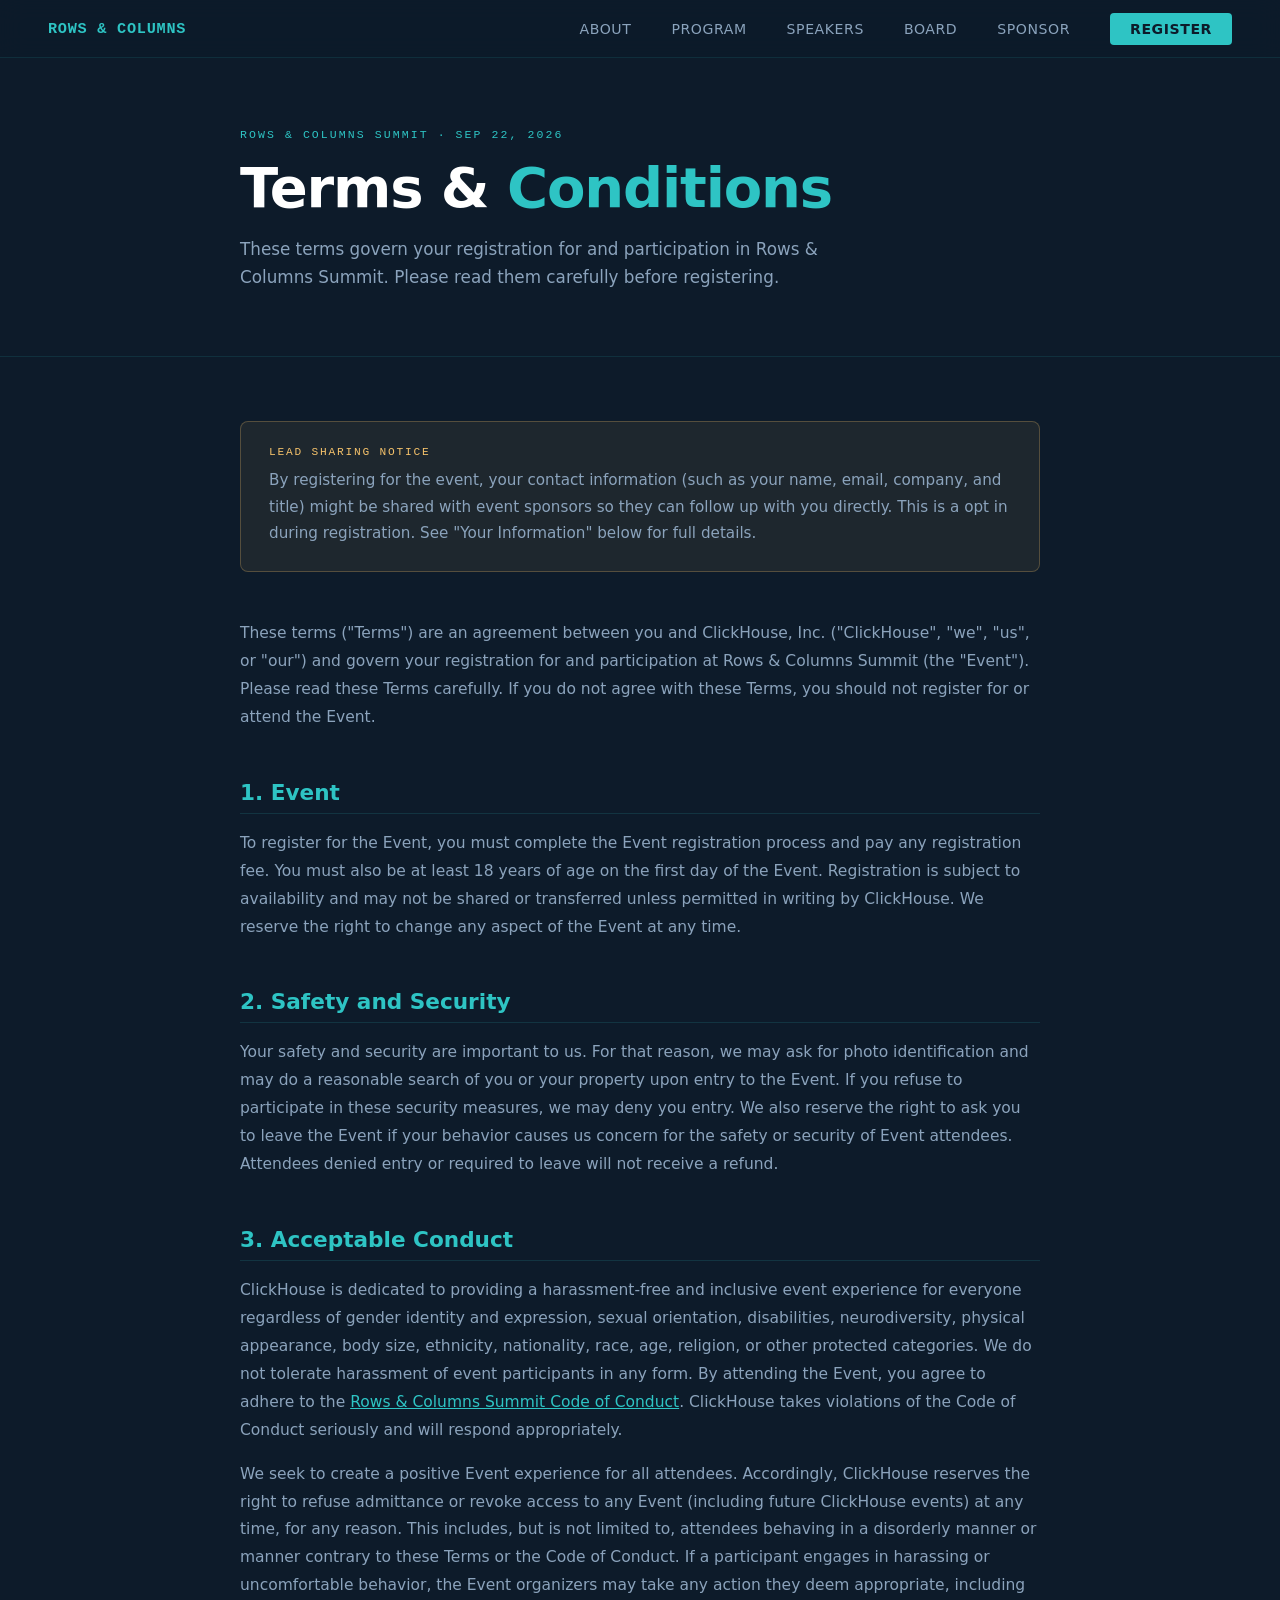
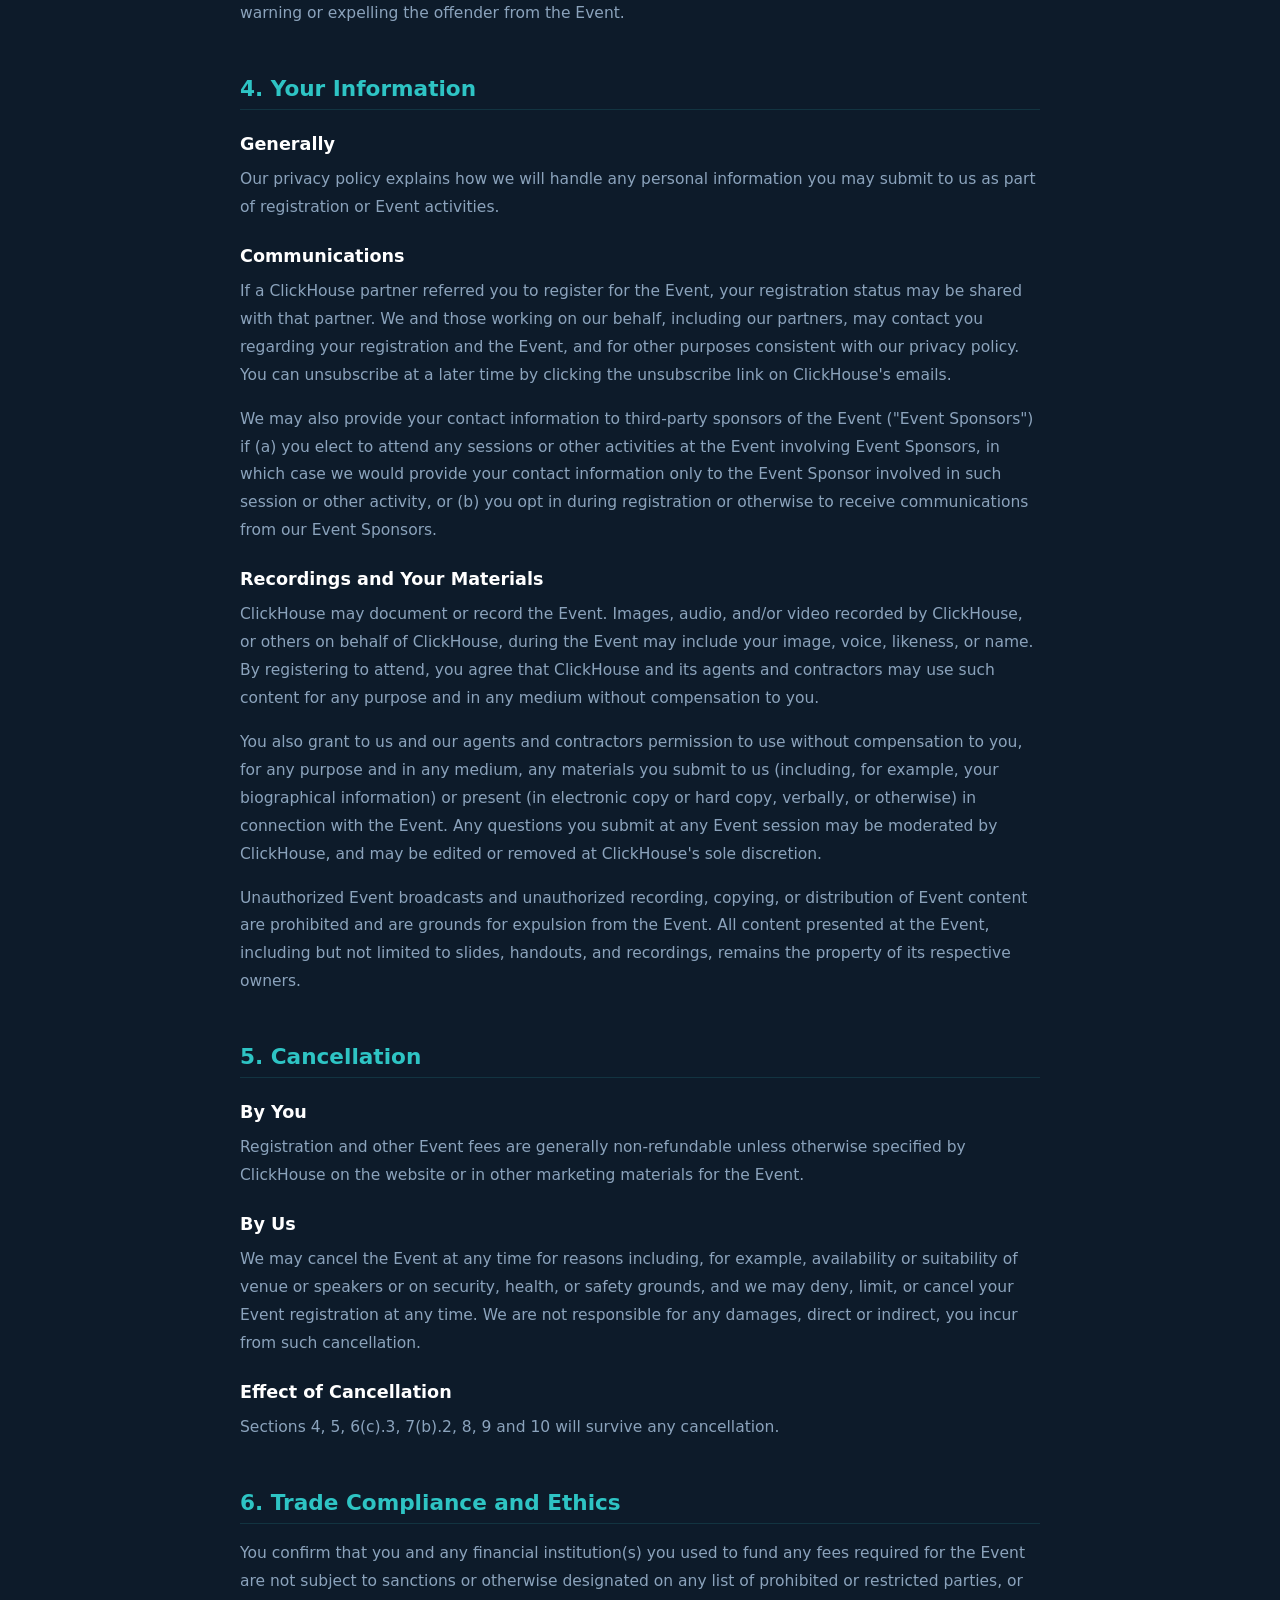
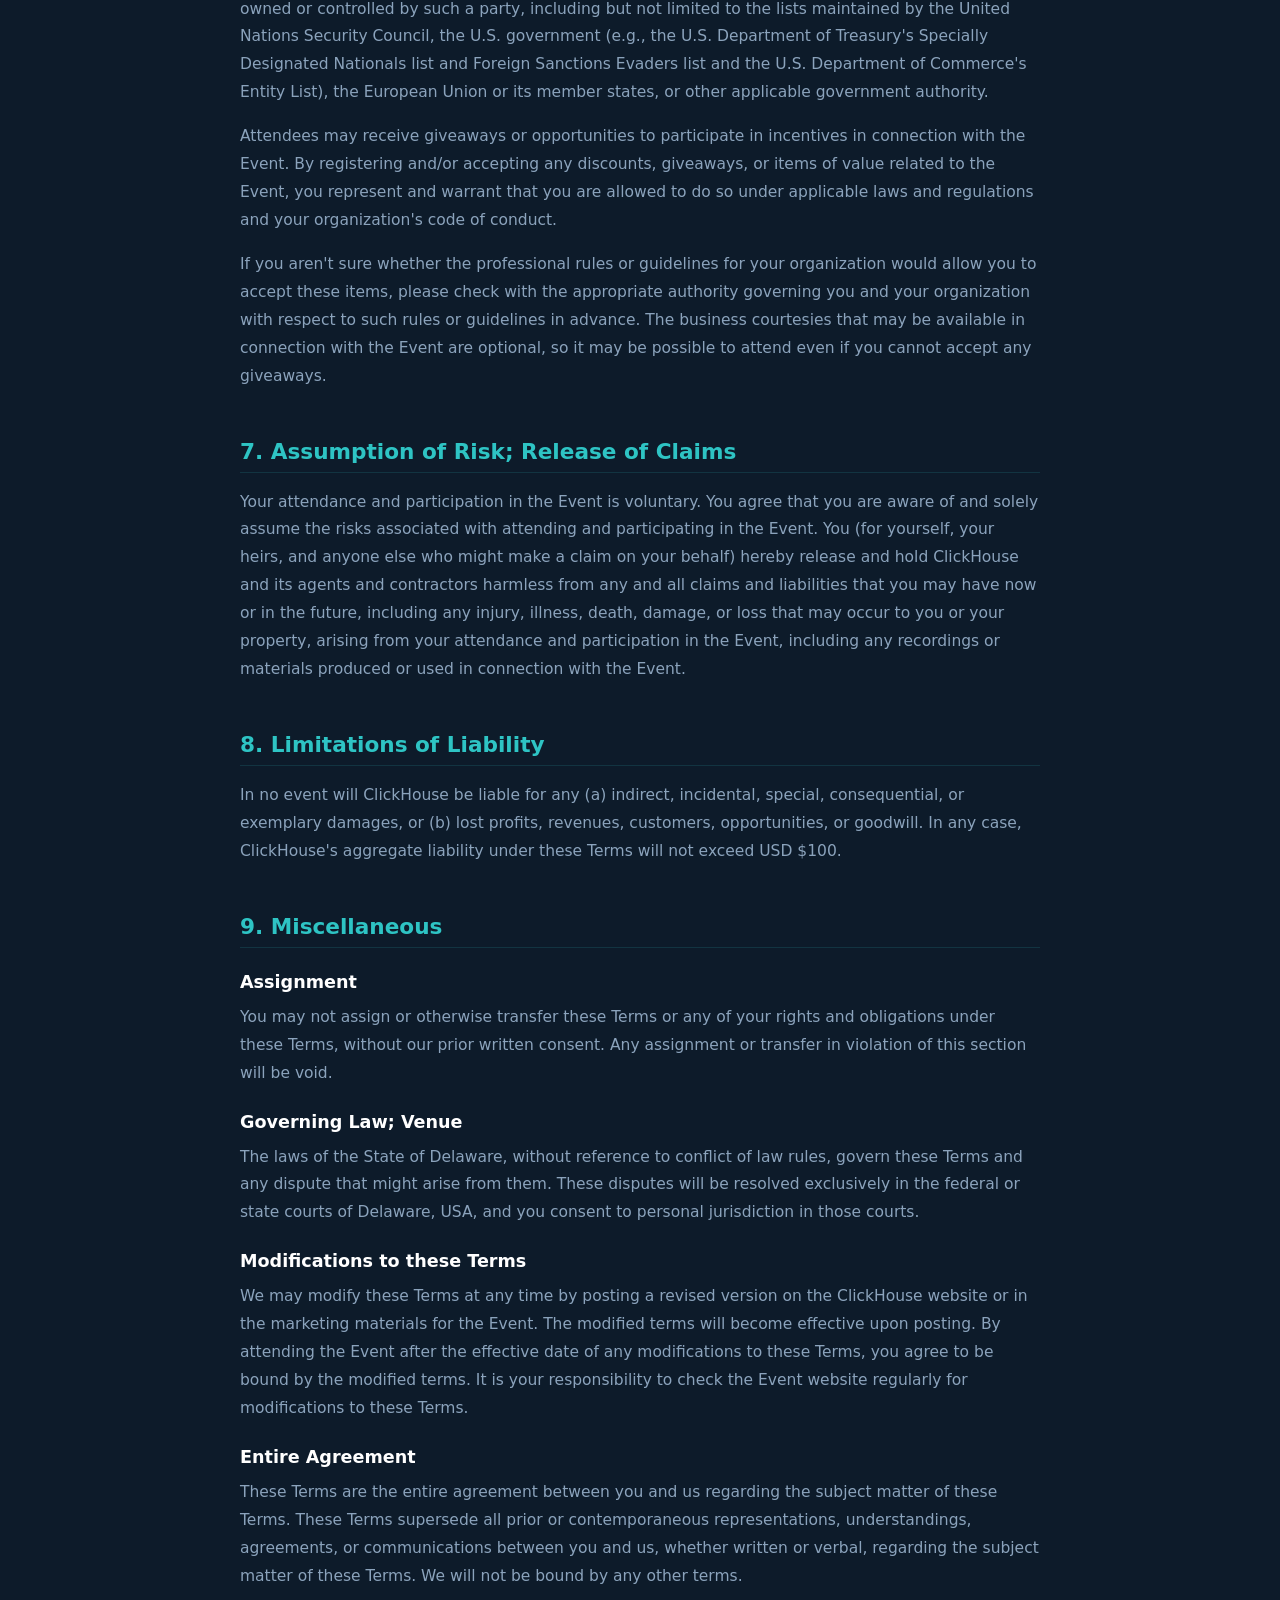
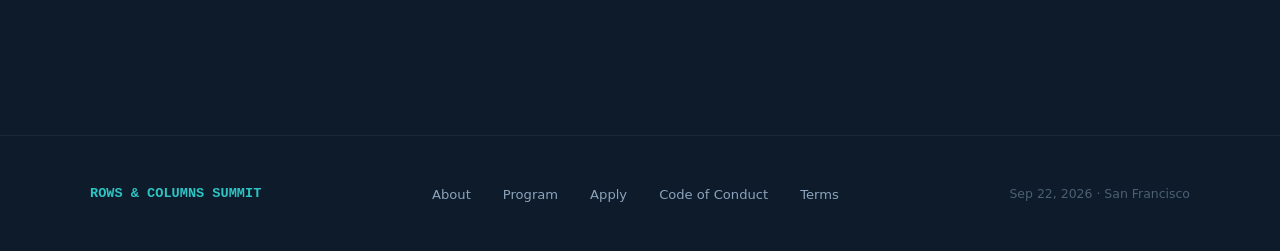
==== commit 8d8dcd82: "Adds Meta Tracking Pixel" ====
--- a/event-terms.html
+++ b/event-terms.html
@@ -5,8 +5,15 @@
 <meta name="viewport" content="width=device-width, initial-scale=1.0">
 <title>Terms &amp; Conditions — Rows &amp; Columns Summit</title>
 <link rel="stylesheet" href="styles.css">
+
+<script src="tracking.js"></script>
 </head>
 <body>
+<!-- Facebook Pixel Code -->
+<noscript><img height="1" width="1" style="display:none"
+src="https://www.facebook.com/tr?id=921578981865536&ev=PageView&noscript=1"
+/></noscript>
+<!-- End Facebook Pixel Code -->
 
 <!-- NAV -->
 <nav>
@@ -16,8 +23,8 @@
     <li><a href="index.html#program">Program</a></li>
     <li><a href="index.html#speakers">Speakers</a></li>
     <li><a href="index.html#board">Board</a></li>
-    <li><a href="index.html#apply">Sponsor</a></li>
-    <li><a href="index.html#apply" class="nav-cta">Apply</a></li>
+    <li><a href="index.html#sponsors">Sponsor</a></li>
+    <li><a href="https://luma.com/clickh-wavw" class="nav-cta" target="_blank" data-register-link>Register</a></li>
   </ul>
 </nav>
 
--- a/styles.css
+++ b/styles.css
@@ -1066,4 +1066,106 @@
     }
     .speaker-featured-avatar { margin: 0 auto; }
     .speaker-featured-bio { max-width: none; margin: 0 auto; }
+  }
+
+  /* ── SPONSOR LOGOS: TWO-TIER GRID ── */
+  .sponsor-logos-section {
+    padding: 7rem 3rem;
+    border-top: 1px solid rgba(46, 196, 196, 0.1);
+  }
+ 
+  .sponsor-logos-inner {
+    max-width: 1100px;
+    margin: 0 auto;
+  }
+ 
+  .sponsor-tier-label {
+    font-family: 'Courier New', monospace;
+    font-size: 0.95rem;
+    letter-spacing: 0.16em;
+    text-transform: uppercase;
+    color: var(--text-muted);
+    text-align: center;
+    margin-top: 2rem;
+    margin-bottom: 2rem;
+  }
+ 
+  .sponsor-logos-grid-large {
+    display: grid;
+    grid-template-columns: repeat(5, 1fr);
+    gap: 1.75rem;
+    margin-bottom: 3.5rem;
+  }
+ 
+  .sponsor-logo-large {
+    background: var(--navy-mid);
+    border-radius: 8px;
+    border: 1px solid rgba(46, 196, 196, 0.08);
+    padding: 2.25rem 1.5rem;
+    display: flex;
+    align-items: center;
+    justify-content: center;
+    transition: border-color 0.2s, transform 0.2s;
+  }
+ 
+  .sponsor-logo-large:hover {
+    border-color: rgba(46, 196, 196, 0.3);
+    transform: translateY(-2px);
+  }
+ 
+  .sponsor-logo-large img {
+    max-width: 100%;
+    max-height: 56px;
+    width: auto;
+    height: auto;
+    object-fit: contain;
+  }
+ 
+  .sponsor-logos-grid-small {
+    display: grid;
+    grid-template-columns: repeat(4, 1fr);
+    gap: 1.5rem;
+  }
+ 
+  .sponsor-logo-small {
+    background: var(--navy-mid);
+    border-radius: 8px;
+    border: 1px solid rgba(46, 196, 196, 0.08);
+    padding: 1.5rem 1.25rem;
+    display: flex;
+    align-items: center;
+    justify-content: center;
+    transition: border-color 0.2s, transform 0.2s;
+  }
+ 
+  .sponsor-logo-small:hover {
+    border-color: rgba(46, 196, 196, 0.3);
+    transform: translateY(-2px);
+  }
+ 
+  .sponsor-logo-small img {
+    max-width: 100%;
+    max-height: 34px;
+    width: auto;
+    height: auto;
+    object-fit: contain;
+  }
+ 
+  .sponsor-logo-pending {
+    opacity: 0.4;
+    border-style: dashed;
+    font-family: 'Courier New', monospace;
+    font-size: 0.75rem;
+    letter-spacing: 0.06em;
+    text-transform: uppercase;
+    color: var(--text-muted);
+    text-align: center;
+  }
+ 
+  @media (max-width: 768px) {
+    .sponsor-logos-section { padding: 3.5rem 1.5rem; }
+    .sponsor-logos-grid-large,
+    .sponsor-logos-grid-small {
+      grid-template-columns: repeat(2, 1fr);
+    }
   }
